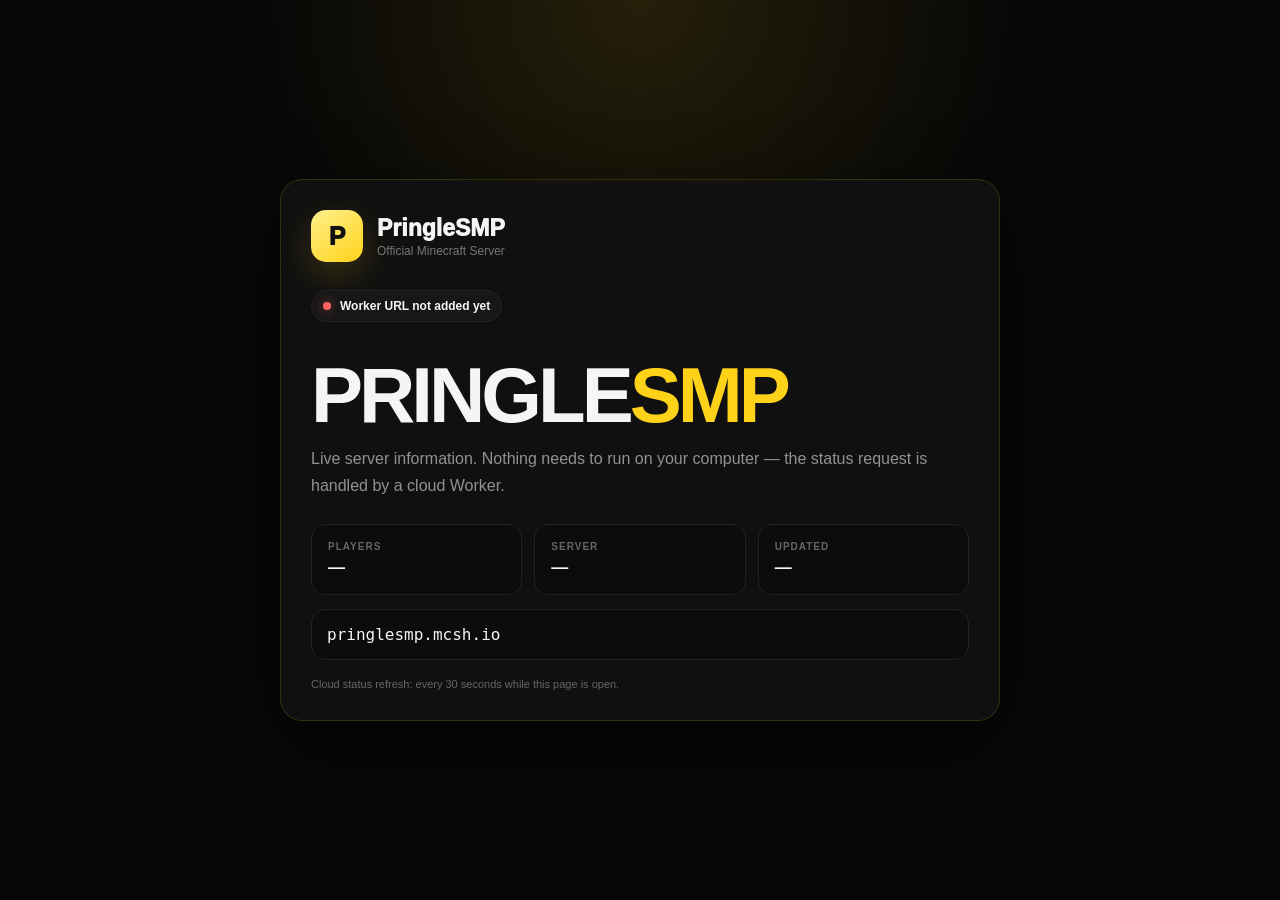
==== index.html @ 5b4e172c "Add simple PringleSMP live status website" ====
<!doctype html>
<html lang="en">
<head>
<meta charset="utf-8">
<meta name="viewport" content="width=device-width,initial-scale=1">
<title>PringleSMP — Live Status</title>
<style>
:root{--gold:#ffd21a;--bg:#070707;--panel:#111;--text:#f5f5f5;--muted:#929292;--green:#49e47b;--red:#ff6262}
*{box-sizing:border-box}body{margin:0;min-height:100vh;background:radial-gradient(circle at 50% 0,rgba(255,210,26,.12),transparent 35%),var(--bg);color:var(--text);font-family:Inter,Segoe UI,Arial,sans-serif;display:grid;place-items:center;padding:24px}
.card{width:min(720px,100%);background:rgba(17,17,17,.94);border:1px solid rgba(255,210,26,.16);border-radius:22px;padding:30px;box-shadow:0 25px 80px rgba(0,0,0,.45)}
.logo{width:52px;height:52px;border-radius:15px;background:linear-gradient(145deg,#fff08b,var(--gold));color:#111;display:grid;place-items:center;font-size:25px;font-weight:1000;box-shadow:0 12px 35px rgba(255,210,26,.18)}
.top{display:flex;align-items:center;gap:14px}.brand{font-size:23px;font-weight:950}.sub{font-size:12px;color:#777;margin-top:2px}
h1{font-size:clamp(42px,9vw,78px);line-height:.9;letter-spacing:-4px;margin:38px 0 14px}h1 span{color:var(--gold)}
p{color:var(--muted);line-height:1.65}.status{display:inline-flex;align-items:center;gap:9px;padding:8px 11px;border-radius:999px;background:#171717;border:1px solid #242424;font-size:12px;font-weight:900}
.dot{width:8px;height:8px;border-radius:50%;background:var(--green);box-shadow:0 0 12px rgba(73,228,123,.7)}.dot.off{background:var(--red);box-shadow:0 0 12px rgba(255,98,98,.55)}
.grid{display:grid;grid-template-columns:repeat(3,1fr);gap:12px;margin-top:25px}.stat{background:#0c0c0c;border:1px solid #222;border-radius:14px;padding:16px}.stat b{display:block;color:#666;font-size:10px;text-transform:uppercase;letter-spacing:1px;margin-bottom:6px}.stat strong{font-size:17px}
.ip{margin-top:14px;background:#0c0c0c;border:1px solid #222;border-radius:14px;padding:15px;font-family:Consolas,monospace}.small{font-size:11px;color:#666;margin-top:18px}
@media(max-width:600px){.grid{grid-template-columns:1fr}h1{letter-spacing:-2px}}
</style>
</head>
<body>
<main class="card">
  <div class="top"><div class="logo">P</div><div><div class="brand">PringleSMP</div><div class="sub">Official Minecraft Server</div></div></div>
  <div style="margin-top:28px" class="status"><span id="dot" class="dot"></span><span id="status">Checking cloud status…</span></div>
  <h1>PRINGLE<span>SMP</span></h1>
  <p>Live server information. Nothing needs to run on your computer — the status request is handled by a cloud Worker.</p>
  <div class="grid">
    <div class="stat"><b>Players</b><strong id="players">—</strong></div>
    <div class="stat"><b>Server</b><strong id="server">—</strong></div>
    <div class="stat"><b>Updated</b><strong id="updated">—</strong></div>
  </div>
  <div class="ip">pringlesmp.mcsh.io</div>
  <div class="small">Cloud status refresh: every 30 seconds while this page is open.</div>
</main>

<script>
/*
  IMPORTANT:
  After deploying the Worker, replace the URL below.
  Example:
  https://pringlesmp-status.yourname.workers.dev
*/
const CLOUD_STATUS_URL = "PASTE_WORKER_URL_HERE";

const $ = id => document.getElementById(id);

async function loadStatus(){
  if(CLOUD_STATUS_URL.includes("PASTE_WORKER_URL_HERE")){
    $("status").textContent = "Worker URL not added yet";
    $("dot").classList.add("off");
    return;
  }

  try{
    const res = await fetch(CLOUD_STATUS_URL,{cache:"no-store"});
    if(!res.ok) throw new Error("HTTP "+res.status);

    const data = await res.json();
    const online = data.online === true;
    const count = Number(data.players?.online ?? 0);
    const max = data.players?.max ?? "—";

    $("status").textContent = online ? "Server online" : "Server offline";
    $("dot").classList.toggle("off",!online);
    $("players").textContent = online ? count + "/" + max : "0";
    $("server").textContent = online ? "ONLINE" : "OFFLINE";
    $("updated").textContent = new Date().toLocaleTimeString([],{
      hour:"2-digit",minute:"2-digit",second:"2-digit"
    });
  }catch(e){
    console.error(e);
    $("status").textContent = "Cloud status unavailable";
    $("dot").classList.add("off");
    $("server").textContent = "ERROR";
    $("updated").textContent = new Date().toLocaleTimeString([],{
      hour:"2-digit",minute:"2-digit",second:"2-digit"
    });
  }
}

loadStatus();
setInterval(loadStatus,30000);
</script>
</body>
</html>
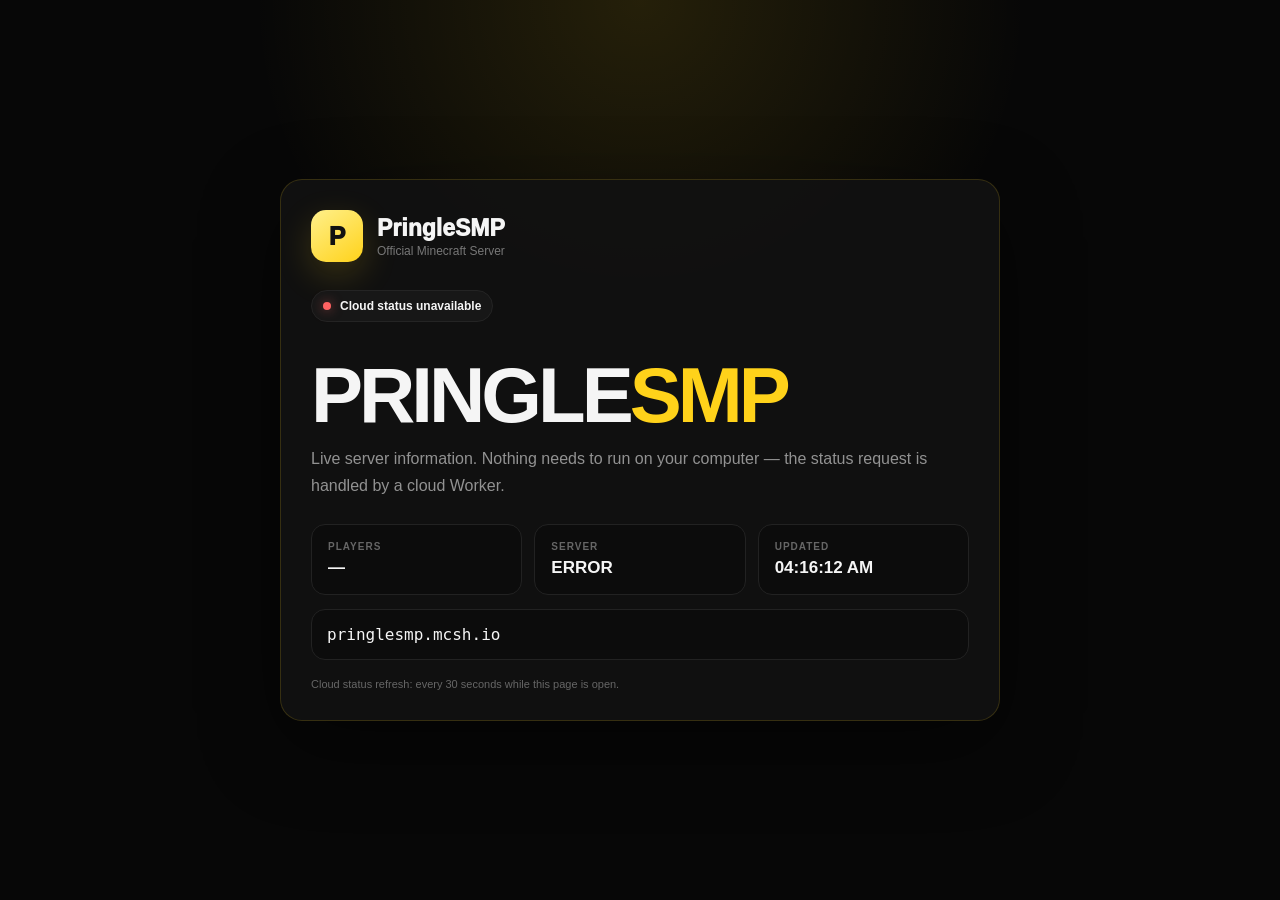
==== commit 9c5c51a0: "Update CLOUD_STATUS_URL to the correct endpoint" ====
--- a/index.html
+++ b/index.html
@@ -40,7 +40,7 @@
   Example:
   https://pringlesmp-status.yourname.workers.dev
 */
-const CLOUD_STATUS_URL = "PASTE_WORKER_URL_HERE";
+const CLOUD_STATUS_URL = "https://pringlesmp-status.davis-zalais.workers.dev";
 
 const $ = id => document.getElementById(id);
 
@@ -82,4 +82,4 @@
 setInterval(loadStatus,30000);
 </script>
 </body>
-</html>+</html>
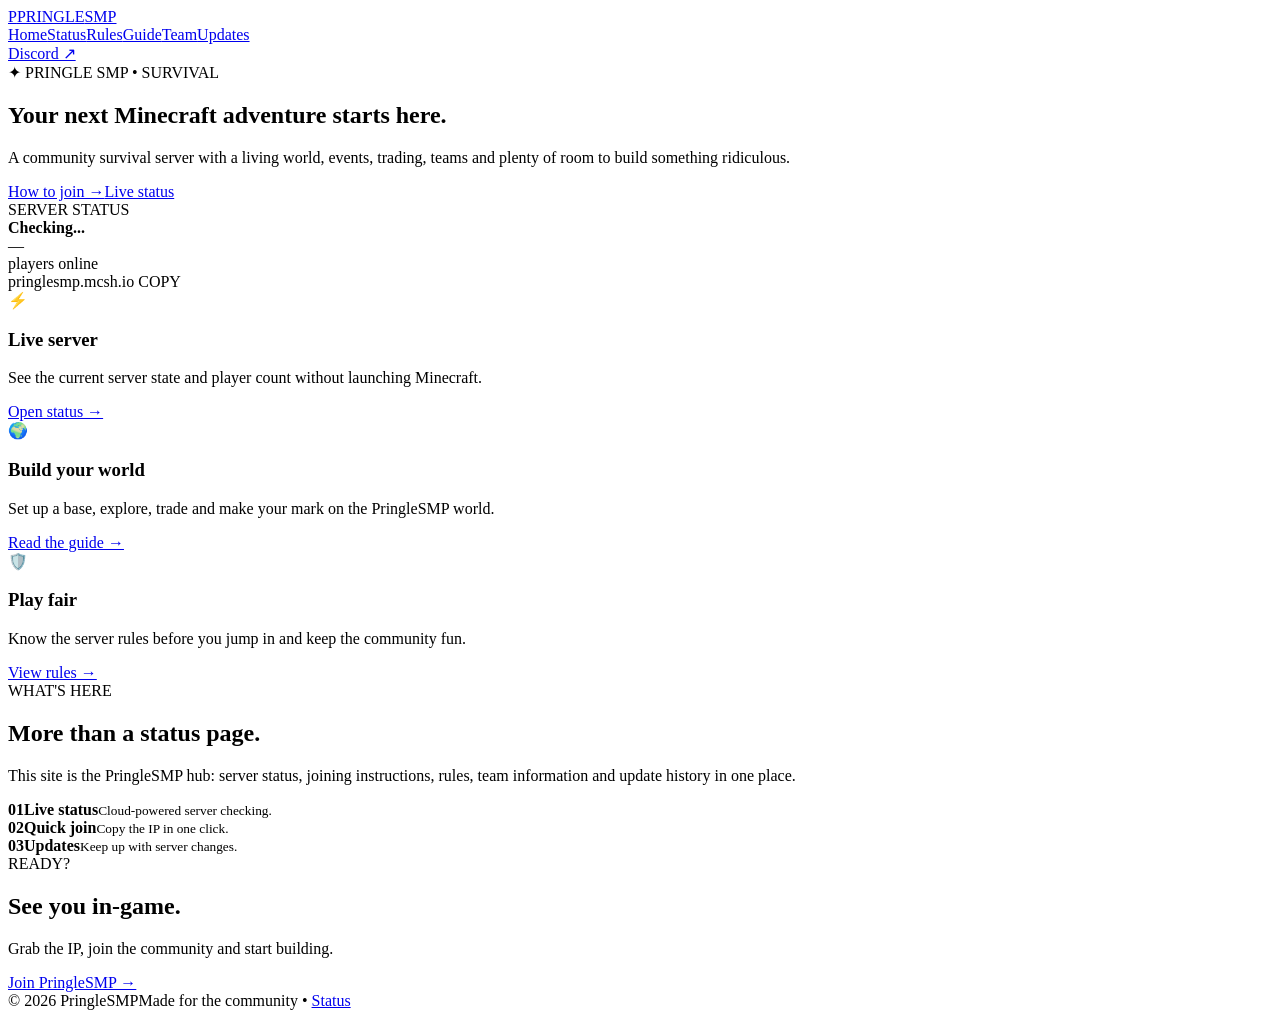
==== commit 6f5ae851: "Redesign PringleSMP homepage" ====
--- a/index.html
+++ b/index.html
@@ -1,85 +1,19 @@
 <!doctype html>
 <html lang="en">
 <head>
-<meta charset="utf-8">
-<meta name="viewport" content="width=device-width,initial-scale=1">
-<title>PringleSMP — Live Status</title>
-<style>
-:root{--gold:#ffd21a;--bg:#070707;--panel:#111;--text:#f5f5f5;--muted:#929292;--green:#49e47b;--red:#ff6262}
-*{box-sizing:border-box}body{margin:0;min-height:100vh;background:radial-gradient(circle at 50% 0,rgba(255,210,26,.12),transparent 35%),var(--bg);color:var(--text);font-family:Inter,Segoe UI,Arial,sans-serif;display:grid;place-items:center;padding:24px}
-.card{width:min(720px,100%);background:rgba(17,17,17,.94);border:1px solid rgba(255,210,26,.16);border-radius:22px;padding:30px;box-shadow:0 25px 80px rgba(0,0,0,.45)}
-.logo{width:52px;height:52px;border-radius:15px;background:linear-gradient(145deg,#fff08b,var(--gold));color:#111;display:grid;place-items:center;font-size:25px;font-weight:1000;box-shadow:0 12px 35px rgba(255,210,26,.18)}
-.top{display:flex;align-items:center;gap:14px}.brand{font-size:23px;font-weight:950}.sub{font-size:12px;color:#777;margin-top:2px}
-h1{font-size:clamp(42px,9vw,78px);line-height:.9;letter-spacing:-4px;margin:38px 0 14px}h1 span{color:var(--gold)}
-p{color:var(--muted);line-height:1.65}.status{display:inline-flex;align-items:center;gap:9px;padding:8px 11px;border-radius:999px;background:#171717;border:1px solid #242424;font-size:12px;font-weight:900}
-.dot{width:8px;height:8px;border-radius:50%;background:var(--green);box-shadow:0 0 12px rgba(73,228,123,.7)}.dot.off{background:var(--red);box-shadow:0 0 12px rgba(255,98,98,.55)}
-.grid{display:grid;grid-template-columns:repeat(3,1fr);gap:12px;margin-top:25px}.stat{background:#0c0c0c;border:1px solid #222;border-radius:14px;padding:16px}.stat b{display:block;color:#666;font-size:10px;text-transform:uppercase;letter-spacing:1px;margin-bottom:6px}.stat strong{font-size:17px}
-.ip{margin-top:14px;background:#0c0c0c;border:1px solid #222;border-radius:14px;padding:15px;font-family:Consolas,monospace}.small{font-size:11px;color:#666;margin-top:18px}
-@media(max-width:600px){.grid{grid-template-columns:1fr}h1{letter-spacing:-2px}}
-</style>
+<meta charset="utf-8"><meta name="viewport" content="width=device-width,initial-scale=1">
+<title>PringleSMP • Minecraft Survival</title><meta name="description" content="PringleSMP — Minecraft survival, community, updates and live server status.">
+<link rel="stylesheet" href="style.css">
 </head>
 <body>
-<main class="card">
-  <div class="top"><div class="logo">P</div><div><div class="brand">PringleSMP</div><div class="sub">Official Minecraft Server</div></div></div>
-  <div style="margin-top:28px" class="status"><span id="dot" class="dot"></span><span id="status">Checking cloud status…</span></div>
-  <h1>PRINGLE<span>SMP</span></h1>
-  <p>Live server information. Nothing needs to run on your computer — the status request is handled by a cloud Worker.</p>
-  <div class="grid">
-    <div class="stat"><b>Players</b><strong id="players">—</strong></div>
-    <div class="stat"><b>Server</b><strong id="server">—</strong></div>
-    <div class="stat"><b>Updated</b><strong id="updated">—</strong></div>
-  </div>
-  <div class="ip">pringlesmp.mcsh.io</div>
-  <div class="small">Cloud status refresh: every 30 seconds while this page is open.</div>
-</main>
-
-<script>
-/*
-  IMPORTANT:
-  After deploying the Worker, replace the URL below.
-  Example:
-  https://pringlesmp-status.yourname.workers.dev
-*/
-const CLOUD_STATUS_URL = "https://pringlesmp-status.davis-zalais.workers.dev";
-
-const $ = id => document.getElementById(id);
-
-async function loadStatus(){
-  if(CLOUD_STATUS_URL.includes("PASTE_WORKER_URL_HERE")){
-    $("status").textContent = "Worker URL not added yet";
-    $("dot").classList.add("off");
-    return;
-  }
-
-  try{
-    const res = await fetch(CLOUD_STATUS_URL,{cache:"no-store"});
-    if(!res.ok) throw new Error("HTTP "+res.status);
-
-    const data = await res.json();
-    const online = data.online === true;
-    const count = Number(data.players?.online ?? 0);
-    const max = data.players?.max ?? "—";
-
-    $("status").textContent = online ? "Server online" : "Server offline";
-    $("dot").classList.toggle("off",!online);
-    $("players").textContent = online ? count + "/" + max : "0";
-    $("server").textContent = online ? "ONLINE" : "OFFLINE";
-    $("updated").textContent = new Date().toLocaleTimeString([],{
-      hour:"2-digit",minute:"2-digit",second:"2-digit"
-    });
-  }catch(e){
-    console.error(e);
-    $("status").textContent = "Cloud status unavailable";
-    $("dot").classList.add("off");
-    $("server").textContent = "ERROR";
-    $("updated").textContent = new Date().toLocaleTimeString([],{
-      hour:"2-digit",minute:"2-digit",second:"2-digit"
-    });
-  }
-}
-
-loadStatus();
-setInterval(loadStatus,30000);
-</script>
-</body>
-</html>
+<header class="nav"><a class="brand" href="index.html"><span class="logo">P</span><span>PRINGLE<span>SMP</span></span></a>
+<nav><a class="active" href="index.html">Home</a><a href="status.html">Status</a><a href="rules.html">Rules</a><a href="guide.html">Guide</a><a href="staff.html">Team</a><a href="changelog.html">Updates</a></nav>
+<a class="navbtn" href="https://discord.gg/5BSSkFeNfR" target="_blank">Discord ↗</a></header>
+<main>
+<section class="hero"><div class="hero-copy"><div class="eyebrow">✦ PRINGLE SMP • SURVIVAL</div><h1>Your next <span>Minecraft</span> adventure starts here.</h1><p>A community survival server with a living world, events, trading, teams and plenty of room to build something ridiculous.</p><div class="actions"><a class="btn primary" href="guide.html">How to join →</a><a class="btn" href="status.html">Live status</a></div></div>
+<div class="hero-card"><div class="mini-label">SERVER STATUS</div><div class="statusline"><span id="dot" class="dot"></span><strong id="state">Checking...</strong></div><div class="bigplayers" id="players">—</div><div class="muted">players online</div><div class="serverip" onclick="copyIP()">pringlesmp.mcsh.io <span id="copy">COPY</span></div></div></section>
+<section class="grid three"><article class="card"><div class="icon">⚡</div><h3>Live server</h3><p>See the current server state and player count without launching Minecraft.</p><a href="status.html">Open status →</a></article><article class="card"><div class="icon">🌍</div><h3>Build your world</h3><p>Set up a base, explore, trade and make your mark on the PringleSMP world.</p><a href="guide.html">Read the guide →</a></article><article class="card"><div class="icon">🛡️</div><h3>Play fair</h3><p>Know the server rules before you jump in and keep the community fun.</p><a href="rules.html">View rules →</a></article></section>
+<section class="split"><div><div class="eyebrow">WHAT'S HERE</div><h2>More than a status page.</h2><p class="lead">This site is the PringleSMP hub: server status, joining instructions, rules, team information and update history in one place.</p></div><div class="feature-list"><div><b>01</b><span><strong>Live status</strong><small>Cloud-powered server checking.</small></span></div><div><b>02</b><span><strong>Quick join</strong><small>Copy the IP in one click.</small></span></div><div><b>03</b><span><strong>Updates</strong><small>Keep up with server changes.</small></span></div></div></section>
+<section class="cta"><div><div class="eyebrow">READY?</div><h2>See you in-game.</h2><p>Grab the IP, join the community and start building.</p></div><a class="btn primary" href="guide.html">Join PringleSMP →</a></section>
+</main><footer><span>© 2026 PringleSMP</span><span>Made for the community • <a href="status.html">Status</a></span></footer>
+<script src="app.js"></script></body></html>
